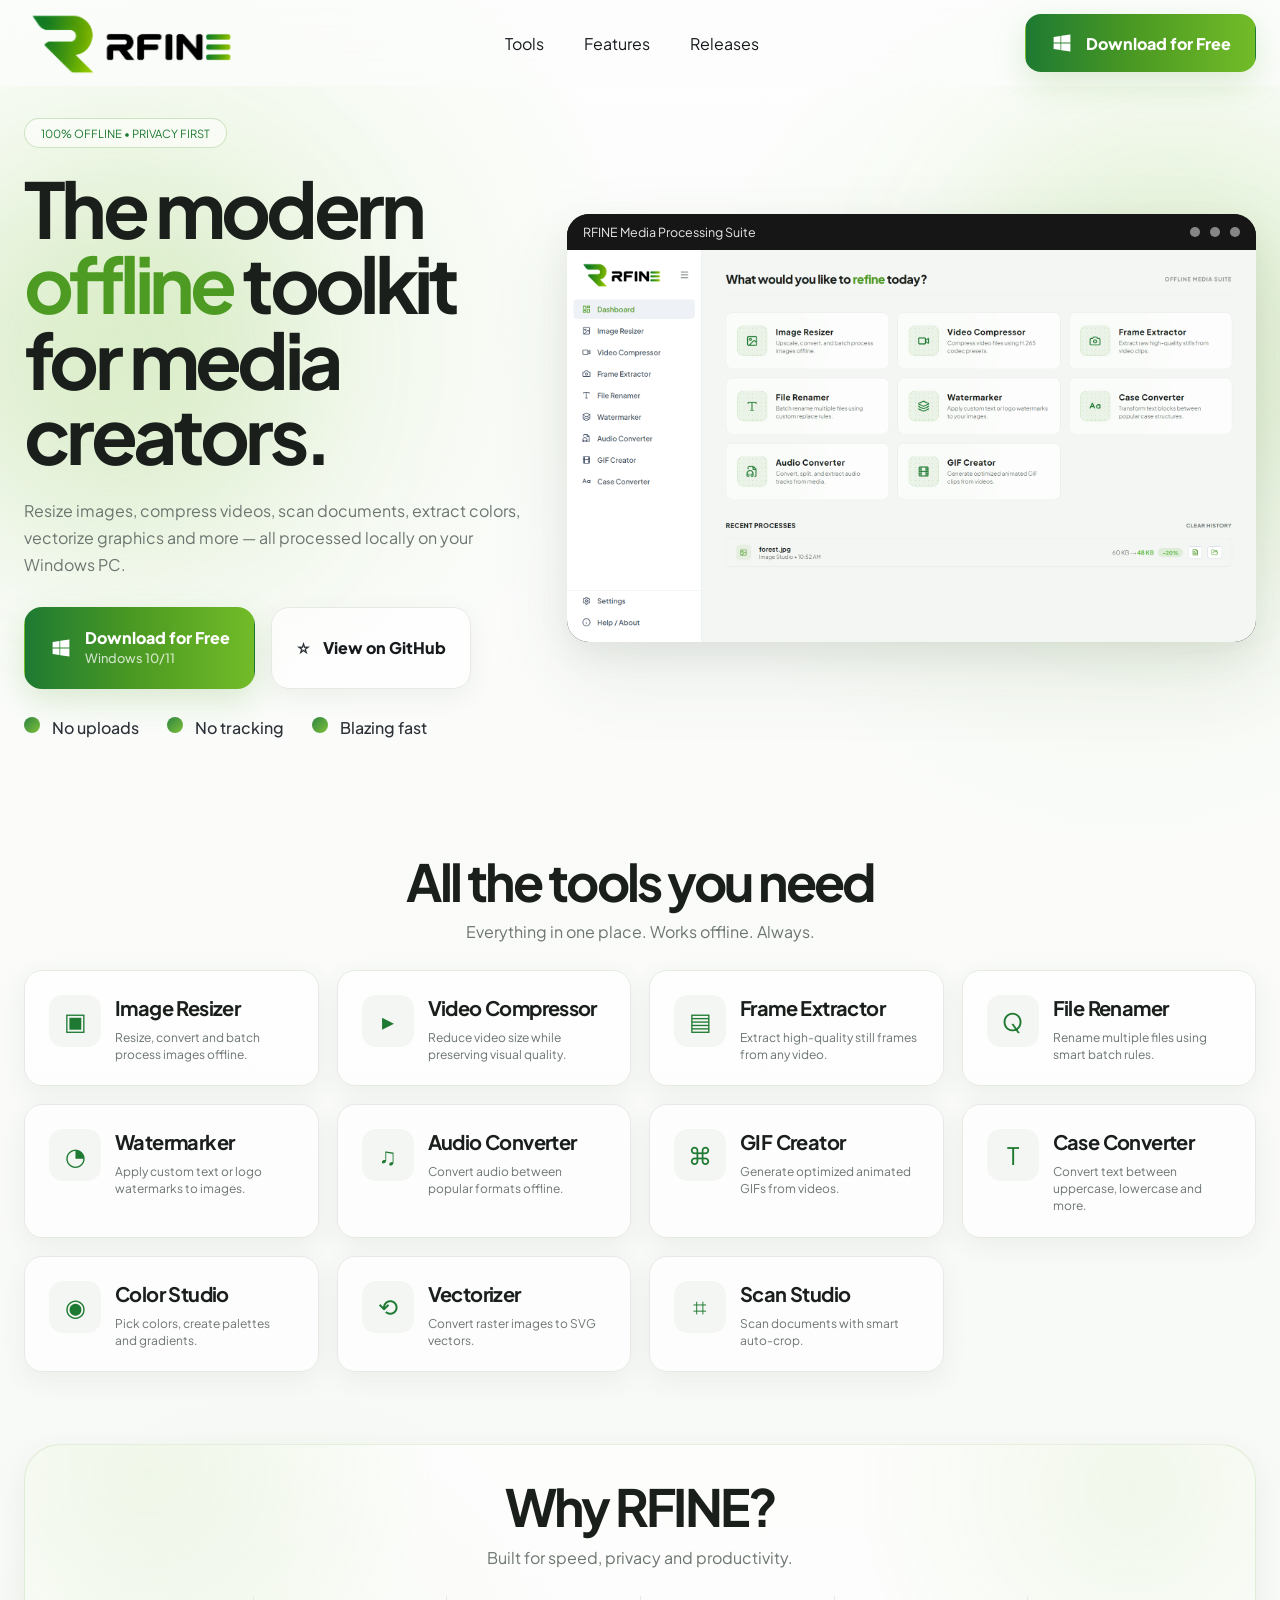
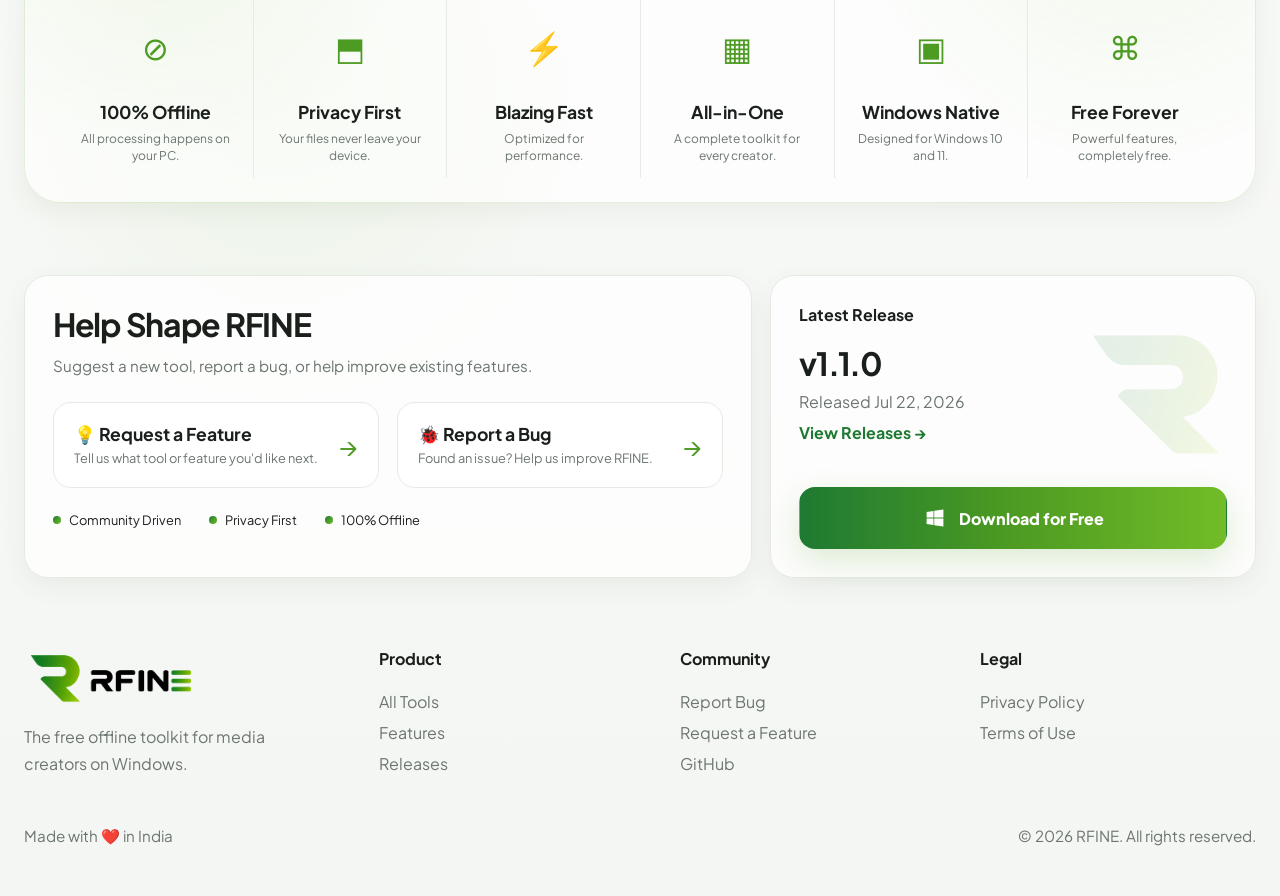
==== index.html @ 646aaa63 "Update index.html" ====
<!DOCTYPE html>
<html lang="en">
<head>
  <meta charset="UTF-8">
  <meta name="viewport" content="width=device-width, initial-scale=1.0">
  <title>RFINE | The free offline toolkit for media creators</title>
  <meta
    name="description"
    content="RFINE is a freen offline toolkit for Windows creators. Resize images, compress videos, scan documents, extract colors, vectorize graphics, and more."
  >
  <meta name="theme-color" content="#f4f6f3">
  <link rel="icon" type="image/png" sizes="32x32" href="./assets/favicon.png">
  <link rel="preconnect" href="https://fonts.googleapis.com">
  <link rel="preconnect" href="https://fonts.gstatic.com" crossorigin>
  <link href="https://fonts.googleapis.com/css2?family=Plus+Jakarta+Sans:wght@400;500;600;700;800&display=swap" rel="stylesheet">
  <link rel="stylesheet" href="./styles.css">
</head>
<body>
  <div class="page-shell">
    <header class="site-header">
      <div class="container header-inner">
        <a class="brand" href="#hero" aria-label="RFINE home">
          <img src="./assets/brand/rfine-green-light.png" alt="RFINE logo">
        </a>

        <nav class="main-nav" aria-label="Primary">
          <a href="#tools">Tools</a>
          <a href="#features">Features</a>
          <a href="https://github.com/7blackstar/RFINE/issues/new?template=feature_request.yml" target="_blank" rel="noreferrer">Releases</a>
        </nav>

        <a class="button button-primary button-header" id="header-download" href="https://github.com/7blackstar/RFINE/releases/latest/download/RFINE_Setup.exe">
          <img class="button-svg-icon" src="./assets/icons/windows.svg" alt="">
          <span>Download for Free</span>
        </a>
      </div>
    </header>

    <main>
      <section class="hero-section" id="hero">
        <div class="hero-ambient hero-ambient-left"></div>
        <div class="hero-ambient hero-ambient-right"></div>

        <div class="container hero-grid">
          <div class="hero-copy">
            <p class="hero-badge">100% offline • privacy first</p>
            <h1>
              The modern
              <span>offline</span>
              toolkit
              <br>
              for media creators.
            </h1>
            <p class="hero-description">
              Resize images, compress videos, scan documents, extract colors, vectorize
              graphics and more — all processed locally on your Windows PC.
            </p>

            <div class="hero-actions">
              <a class="button button-primary button-large" id="hero-download" href="https://github.com/7blackstar/RFINE/releases/latest/download/RFINE_Setup.exe">
                <img class="button-svg-icon" src="./assets/icons/windows.svg" alt="">
                <span>
                  Download for Free
                  <small>Windows 10/11</small>
                </span>
              </a>

              <a class="button button-secondary button-large" href="https://github.com/7blackstar/RFINE" target="_blank" rel="noreferrer">
                <span class="button-icon button-icon-outline">☆</span>
                <span>View on GitHub</span>
              </a>
            </div>

            <div class="hero-points">
              <p>No uploads</p>
              <p>No tracking</p>
              <p>Blazing fast</p>
            </div>
          </div>

          <div class="hero-preview">
            <div class="app-window">
              <div class="window-bar">
                <span>RFINE Media Processing Suite</span>
                <div class="window-controls">
                  <i></i>
                  <i></i>
                  <i></i>
                </div>
              </div>
              <div class="window-body">
                <img id="hero-showcase-image" src="./assets/screenshots/dashboard.webp" alt="RFINE dashboard preview">
              </div>
            </div>
          </div>
        </div>
      </section>

      <section class="tools-section section" id="tools">
        <div class="container">
          <div class="section-title center">
            <h2>All the tools you need</h2>
            <p>Everything in one place. Works offline. Always.</p>
          </div>

          <div class="tool-grid" id="tool-grid"></div>

        </div>
      </section>

      <section class="why-section section" id="features">
        <div class="container">
          <div class="why-panel">
            <div class="section-title center compact">
              <h2>Why RFINE?</h2>
              <p>Built for speed, privacy and productivity.</p>
            </div>

            <div class="why-grid" id="why-grid"></div>
          </div>
        </div>
      </section>

      <section class="showcase-section section">
        <div class="container showcase-grid">
          <article class="showcase-panel">

            <div class="showcase-heading">
                <h3>Help Shape RFINE</h3>
                <p>
                    Suggest a new tool, report a bug, or help improve existing features.
                </p>
            </div>
        
            <div class="community-actions">
        
                <a class="community-card"
                   href="https://github.com/7blackstar/RFINE/issues/new?template=feature_request.yml"
                   target="_blank">
        
                    <div>
                        <h4>💡 Request a Feature</h4>
                        <p>Tell us what tool or feature you'd like next.</p>
                    </div>
        
                    <span>→</span>
        
                </a>
        
                <a class="community-card"
                   href="https://github.com/7blackstar/RFINE/issues/new?template=bug_report.yml"
                   target="_blank">
        
                    <div>
                        <h4>🐞 Report a Bug</h4>
                        <p>Found an issue? Help us improve RFINE.</p>
                    </div>
        
                    <span>→</span>
        
                </a>
        
            </div>
            <div class="community-footer">
                <span><i></i>Community Driven</span>
                <span><i></i>Privacy First</span>
                <span><i></i>100% Offline</span>
            </div>
          </article>

          <article class="release-panel" id="release">
            <div class="release-header">
              <div>
                <p class="release-label">Latest Release</p>
              </div>
            </div>

            <h3 id="release-version">v1.1.0</h3>
            <p class="release-meta" id="release-date">Released Jul 22, 2026</p>
            <a class="release-link" id="release-link" href="https://github.com/7blackstar/RFINE/releases" target="_blank" rel="noreferrer">View Releases →</a>

            <ul class="release-list" id="release-list"></ul>

            <a class="button button-primary button-full" id="download-button" href="https://github.com/7blackstar/RFINE/releases/latest/download/RFINE_Setup.exe">
              <img class="button-svg-icon" src="./assets/icons/windows.svg" alt="">
              <span>Download for Free</span>
            </a>

            <img class="release-watermark" src="./assets/brand/rfine-green-icon.png" alt="">
          </article>
        </div>
      </section>
    </main>

    <footer class="site-footer">
      <div class="container footer-grid">
        <div class="footer-branding">
          <img src="./assets/brand/rfine-green-light.png" alt="RFINE logo">
          <p>The free offline toolkit for media creators on Windows.</p>
        </div>

        <div class="footer-column">
          <h4>Product</h4>
          <a href="#tools">All Tools</a>
          <a href="#features">Features</a>
          <a href="https://github.com/7blackstar/RFINE/releases">Releases</a>
        </div>

        <div class="footer-column">
          <h4>Community</h4>
          <a href="#">Report Bug</a>
          <a href="#">Request a Feature</a>
          <a href="https://github.com/7blackstar/RFINE/issues/new?template=bug_report.yml" target="_blank" rel="noreferrer">GitHub</a>
        </div>

        <div class="footer-column">
          <h4>Legal</h4>
          <a href="#">Privacy Policy</a>
          <a href="#">Terms of Use</a>
        </div>
      </div>

      <div class="container footer-bottom">
        <p>Made with ❤️ in India</p>
        <p>© 2026 RFINE. All rights reserved.</p>
      </div>
    </footer>
  </div>

  <script src="./app.js" type="module"></script>
</body>
</html>
---- styles.css ----
:root {
  --primary-1: #1e7a32;
  --primary-2: #4d9b22;
  --primary-3: #72bc28;
  --neutral-900: #0f1115;
  --neutral-800: #171a1d;
  --neutral-600: #2b3137;
  --neutral-300: #a5afb8;
  --neutral-100: #f4f6f3;
  --surface: #fcfdfc;
  --surface-soft: #f8faf7;
  --border: #e5eae4;
  --text: #1a1f1c;
  --text-soft: #6c7570;
  --success: #5abf3a;
  --warning: #f3b63f;
  --error: #e75a4d;
  --info: #3d8bff;
  --container: 1360px;
  --shadow-lg: 0 30px 90px rgba(70, 90, 62, 0.12);
  --shadow-md: 0 20px 60px rgba(70, 90, 62, 0.08);
  --shadow-sm: 0 8px 24px rgba(70, 90, 62, 0.07);
  --radius-xl: 36px;
  --radius-lg: 24px;
  --radius-md: 18px;
  --radius-sm: 14px;
  --font-body: "Plus Jakarta Sans", "Segoe UI", sans-serif;
}

*,
*::before,
*::after {
  box-sizing: border-box;
}

html {
  scroll-behavior: smooth;
}

body {
  margin: 0;
  font-family: var(--font-body);
  color: var(--text);
  background:
    radial-gradient(circle at 15% 12%, rgba(114, 188, 40, 0.11), transparent 18%),
    radial-gradient(circle at 88% 16%, rgba(114, 188, 40, 0.09), transparent 19%),
    radial-gradient(circle at 22% 68%, rgba(114, 188, 40, 0.08), transparent 16%),
    linear-gradient(180deg, #fdfefd 0%, #f4f6f3 100%);
}

img {
  display: block;
  max-width: 100%;
}

a {
  color: inherit;
  text-decoration: none;
}

button,
input,
textarea,
select {
  font: inherit;
}

.container {
  width: min(calc(100% - 48px), var(--container));
  margin: 0 auto;
}

.page-shell {
  overflow: clip;
}

.site-header {
  position: sticky;
  top: 0;
  z-index: 30;
  background: rgba(252, 253, 252, 0.78);
  backdrop-filter: blur(18px);
}

.header-inner {
  min-height: 86px;
  display: flex;
  align-items: center;
  justify-content: space-between;
  gap: 24px;
}

.brand img {
  width: 215px;
}

.main-nav {
  display: flex;
  align-items: center;
  gap: 40px;
  font-size: 1rem;
  color: var(--neutral-800);
}

.button {
  display: inline-flex;
  align-items: center;
  justify-content: center;
  gap: 12px;
  border-radius: 18px;
  border: 1px solid transparent;
  transition: transform 180ms ease, box-shadow 180ms ease, background-color 180ms ease;
  font-weight: 800;
}

.button:hover,
.button:focus-visible {
  transform: translateY(-1px);
}

.button-primary {
  background: linear-gradient(90deg, var(--primary-1), var(--primary-2), var(--primary-3));
  color: #fff;
  box-shadow: 0 12px 32px rgba(77, 155, 34, 0.18);
}

.button-secondary {
  background: rgba(255, 255, 255, 0.72);
  border-color: var(--border);
  color: var(--neutral-800);
  box-shadow: var(--shadow-sm);
}

.button-header {
  min-height: 58px;
  padding: 0 24px;
  border-radius: 16px;
}

.button-large {
  min-height: 82px;
  padding: 0 24px;
}

.button-large span:last-child {
  display: flex;
  flex-direction: column;
  align-items: flex-start;
  line-height: 1.2;
}

.button-large small {
  margin-top: 4px;
  font-size: 0.8rem;
  font-weight: 500;
  opacity: 0.75;
}

.button-full {
  width: 100%;
  min-height: 62px;
  border-radius: 16px;
}

.button-icon {
  font-size: 1rem;
  line-height: 1;
}

.button-svg-icon {
  width: 24px;
  height: 24px;
  display: block;
  filter: brightness(0) invert(1);
  flex: 0 0 auto;
}

.button-icon-outline {
  color: var(--neutral-600);
}

.hero-section {
  position: relative;
  padding: 32px 0 80px;
}

.hero-ambient {
  position: absolute;
  border-radius: 999px;
  filter: blur(80px);
  pointer-events: none;
  z-index: -1;
}

.hero-ambient-left {
  width: 360px;
  height: 360px;
  left: -70px;
  top: 90px;
  background: rgba(114, 188, 40, 0.16);
}

.hero-ambient-right {
  width: 420px;
  height: 420px;
  right: -110px;
  top: 34px;
  background: rgba(114, 188, 40, 0.12);
}

.hero-grid {
  display: grid;
  grid-template-columns: minmax(0, 0.85fr) minmax(0, 1.15fr);
  gap: 34px;
  align-items: center;
}

.hero-copy {
  padding-top: 0px;
}

.hero-badge {
  display: inline-flex;
  align-items: center;
  min-height: 30px;
  padding: 0 16px;
  margin: 0 0 22px;
  border-radius: 999px;
  border: 1px solid rgba(77, 155, 34, 0.25);
  background: rgba(255, 255, 255, 0.56);
  color: var(--primary-1);
  font-size: 0.7rem;
  text-transform: uppercase;
}

.hero-copy h1 {
  margin: 0;
  font-size: clamp(3.3rem, 6vw, 6.2rem);
  line-height: 0.98;
  letter-spacing: -0.06em;
}

.hero-copy h1 span {
  color: var(--primary-2);
}

.hero-description {
  max-width: 620px;
  margin: 26px 0 0;
  color: var(--text-soft);
  font-size: 1rem;
  line-height: 1.7;
}

.hero-actions {
  display: flex;
  flex-wrap: wrap;
  gap: 16px;
  margin-top: 28px;
}

.hero-points {
  display: flex;
  flex-wrap: wrap;
  gap: 28px;
  margin-top: 28px;
  color: var(--neutral-600);
  font-weight: 500;
}

.hero-points p {
  margin: 0;
  position: relative;
  padding-left: 28px;
}

.hero-points p::before {
  content: "";
  position: absolute;
  left: 0;
  top: 0px;
  width: 16px;
  height: 16px;
  border-radius: 999px;
  background: linear-gradient(135deg, var(--primary-1), var(--primary-3));
  opacity: 0.92;
}

.app-window {
  border-radius: 22px;
  overflow: hidden;
  background: #10130f;
  box-shadow:
  0 30px 80px rgba(70,90,62,.10),
  0 12px 30px rgba(70,90,62,.08);
  border:none;
}

.window-bar {
  min-height: 36px;
  padding: 0 16px;
  display: flex;
  align-items: center;
  justify-content: space-between;
  color: rgba(255, 255, 255, 0.9);
  background: #161616;
  font-size: 0.78rem;
}

.window-controls {
  display: flex;
  gap: 10px;
}

.window-controls i {
  display: block;
  width: 10px;
  height: 10px;
  border-radius: 999px;
  background: rgba(255, 255, 255, 0.48);
}

.window-body {
  background: #fff;
}

.window-body img {
  width: 100%;
}

#hero-showcase-image {
  display: block;
}

.section {
  padding: 36px 0;
}

.section-title h2 {
  margin: 0;
  font-size: clamp(2.4rem, 4vw, 3.6rem);
  line-height: 1.08;
  letter-spacing: -0.05em;
}

.section-title p {
  margin: 12px 0 0;
  color: var(--text-soft);
  font-size: 1rem;
}

.section-title.center {
  text-align: center;
}

.section-title.compact {
  margin-bottom: 28px;
}

.tool-filters {
  display: flex;
  flex-wrap: wrap;
  justify-content: center;
  gap: 12px;
  margin-top: 28px;
}

.filter-chip {
  min-height: 42px;
  padding: 0 18px;
  border-radius: 999px;
  border: 1px solid var(--border);
  background: rgba(255, 255, 255, 0.72);
  color: var(--neutral-600);
}

.filter-chip.active {
  background: linear-gradient(90deg, var(--primary-1), var(--primary-2), var(--primary-3));
  color: #fff;
  border-color: transparent;
}

.tool-grid {
  display: grid;
  grid-template-columns: repeat(4, minmax(0, 1fr));
  gap: 18px;
  margin-top: 28px;
}

.tool-card {
  padding: 24px 24px 22px;
  border-radius: var(--radius-md);
  border: 1px solid var(--border);
  background: rgba(255, 255, 255, 0.74);
  box-shadow: var(--shadow-sm);
}

.tool-card-top {
  display: flex;
  align-items: flex-start;
  gap: 14px;
}

.tool-icon {
    width: 52px;
    height: 52px;
    flex: 0 0 52px;
    background: rgba(244, 246, 243, 0.98);
    display: flex;
    font-size: 1.5rem;
    align-items: center;
    justify-content: center;
    border-radius: 14px;
}

.tool-card h3 {
  margin: 0;
  font-size: 1.25rem;
  letter-spacing: -0.03em;
}

.tool-card p {
  margin: 10px 0 0;
  color: var(--text-soft);
  line-height: 1.4;
  font-size: 12px;
}

.tool-card[data-accent="green"] .tool-icon { color: var(--primary-1); }
.tool-card[data-accent="amber"] .tool-icon { color: #f59e0b; }
.tool-card[data-accent="rainbow"] .tool-icon { color: #d946ef; }
.tool-card[data-accent="blue"] .tool-icon { color: var(--info); }
.tool-card[data-accent="purple"] .tool-icon { color: #7c3aed; }
.tool-card[data-accent="red"] .tool-icon { color: #ef4444; }
.tool-card[data-accent="lime"] .tool-icon { color: #65a30d; }

.section-cta {
  display: flex;
  justify-content: center;
  margin-top: 22px;
}

.section-button {
  min-height: 54px;
  padding: 0 24px;
}

.why-panel {
  padding: 34px 34px 24px;
  border-radius: var(--radius-xl);
  border: 1px solid rgba(77, 155, 34, 0.14);
  background:
    radial-gradient(circle at 10% 8%, rgba(114, 188, 40, 0.09), transparent 25%),
    radial-gradient(circle at 90% 12%, rgba(114, 188, 40, 0.08), transparent 24%),
    rgba(255, 255, 255, 0.64);
  box-shadow: var(--shadow-sm);
}

.why-grid {
  display: grid;
  grid-template-columns: repeat(6, minmax(0, 1fr));
}

.why-item {
  padding: 14px 18px;
  text-align: center;
}

.why-item + .why-item {
  border-left: 1px solid rgba(229, 234, 228, 0.95);
}

.why-icon {
  width: 75px;
  height: 75px;
  margin: 0 auto 16px;
  display: grid;
  place-items: center;
  color: var(--primary-2);
  font-size: 2rem;
}

.why-item h3 {
  margin: 0;
  font-size: 1.1rem;
}

.why-item p {
  margin: 8px 0 0;
  color: var(--text-soft);
  font-size:12px;
  line-height: 1.4;
}

.showcase-grid {
  display: grid;
  grid-template-columns: minmax(0, 1.2fr) minmax(360px, 0.8fr);
  gap: 18px;
}

.showcase-panel,
.release-panel {
  position: relative;
  padding: 28px;
  border-radius: var(--radius-lg);
  border: 1px solid var(--border);
  background: rgba(255, 255, 255, 0.78);
  box-shadow: var(--shadow-sm);
}

.showcase-heading h3,
.release-panel h3 {
  margin: 0;
  font-size: 2rem;
  letter-spacing: -0.04em;
}

.showcase-heading p {
  margin: 10px 0 0;
  color: var(--text-soft);
  max-width: 520px;
  font-size:0.95rem;
  line-height:1.55;
}

.shot-strip {
  display: grid;
  grid-template-columns: repeat(4, minmax(0, 1fr));
  gap: 14px;
  margin-top: 28px;
}

.shot-card {
  text-align: center;
}

.shot-frame {
  border-radius: 16px;
  overflow: hidden;
  border: 1px solid var(--border);
  background: #0f1115;
  box-shadow: 0 16px 36px rgba(15, 17, 21, 0.16);
}

.shot-frame img {
  width: 100%;
  aspect-ratio: 1.18 / 1;
  object-fit: cover;
}

.shot-card p {
  margin: 12px 0 0;
  font-size: 0.96rem;
  color: var(--neutral-600);
}

.release-header {
  display: flex;
  justify-content: space-between;
  align-items: center;
}

.release-label {
  margin: 0;
  font-weight: 700;
}

.release-badge {
  display: inline-flex;
  align-items: center;
  min-height: 30px;
  padding: 0 10px;
  border-radius: 999px;
  background: rgba(90, 191, 58, 0.14);
  color: var(--primary-1);
  font-size: 0.84rem;
  font-weight: 700;
}

.release-panel h3 {
  margin-top: 18px;
}

.release-meta {
  margin: 8px 0 0;
  color: var(--text-soft);
}

.release-link {
  display: inline-flex;
  margin-top: 10px;
  color: var(--primary-1);
  font-weight: 700;
}

.release-list {
  list-style: none;
  padding: 0;
  margin: 22px 0;
  display: grid;
  gap: 10px;
  color: var(--neutral-600);
}

.release-list li::before {
  content: "◌";
  margin-right: 10px;
  color: var(--primary-2);
}

.release-watermark {
  position: absolute;
  right: 24px;
  bottom: 110px;
  width: 150px;
  opacity: 0.1;
  pointer-events: none;
}

.site-footer {
  padding: 22px 0 34px;
}

.footer-grid {
  display: grid;
  grid-template-columns: 1.2fr repeat(3, minmax(0, 1fr));
  gap: 24px;
  align-items: start;
  padding-top: 12px;
}

.footer-branding img {
  width: 174px;
}

.footer-branding p {
  max-width: 280px;
  color: var(--text-soft);
  line-height: 1.7;
}

.footer-column h4 {
  margin: 0 0 12px;
  font-size: 1rem;
}

.footer-column {
  display: grid;
  gap: 10px;
}

.footer-column a {
  color: var(--text-soft);
}

.footer-bottom {
  display: flex;
  justify-content: space-between;
  gap: 16px;
  padding-top: 18px;
  color: var(--text-soft);
  font-size: 0.95rem;
}

.changelog-page {
  min-height: 100vh;
  background:
    radial-gradient(circle at 50% 15%, rgba(114, 188, 40, 0.16), transparent 22%),
    linear-gradient(180deg, #fbfcf8 0%, #eef7cf 100%);
}

.changelog-hero {
  padding: 48px 0 34px;
}

.changelog-hero-inner {
  text-align: center;
}

.changelog-hero h1 {
  margin: 0;
  color: var(--primary-2);
  font-size: clamp(2.4rem, 4vw, 3.6rem);
  line-height: 1.08;
  letter-spacing: -0.05em;
}

.changelog-hero p {
  margin: 22px auto 0;
  max-width: 900px;
  color: var(--text-soft);
  font-size: 1rem;
  line-height: 1.4;
}

.changelog-section {
  padding: 28px 0 72px;
}

.changelog-stack {
  display: grid;
  gap: 34px;
  max-width: 980px;
}

.changelog-entry {
  padding: 18px;
  border-radius: 36px;
  background: rgba(255, 255, 255, 0.76);
  border: 1px solid rgba(255, 255, 255, 0.82);
  box-shadow: 0 22px 60px rgba(114, 188, 40, 0.16);
}

.changelog-entry-title {
  display: flex;
  align-items: center;
  min-height: 110px;
  padding: 0 34px;
  border-radius: 30px;
  background: #e6eaf0;
}

.changelog-entry-title h2 {
  margin: 0;
  color: var(--primary-2);
  font-size: clamp(2rem, 5vw, 3.5rem);
  letter-spacing: -0.05em;
}

.changelog-entry-body {
  padding: 34px 36px 24px;
}

.changelog-entry-body h3 {
  margin: 0 0 16px;
  font-size: 1.6rem;
  font-weight: 500;
  color: var(--neutral-800);
}

.changelog-entry-body ul {
  margin: 0 0 28px;
  padding-left: 28px;
}

.changelog-entry-body li {
  color: var(--neutral-800);
  font-size: 1.18rem;
  line-height: 1.6;
  margin-bottom: 10px;
}

@media (max-width: 1240px) {
  .hero-grid,
  .showcase-grid,
  .footer-grid {
    grid-template-columns: 1fr;
  }

  .why-grid {
    grid-template-columns: repeat(3, minmax(0, 1fr));
    gap: 14px;
  }

  .why-item + .why-item {
    border-left: 0;
  }
}

@media (max-width: 980px) {
  .main-nav,
  .button-header {
    display: none;
  }

  .tool-grid,
  .shot-strip {
    grid-template-columns: repeat(2, minmax(0, 1fr));
  }

  .hero-copy h1 {
    font-size: 4.5rem;
  }
}

@media (max-width: 720px) {
  .container {
    width: min(calc(100% - 28px), var(--container));
  }

  .hero-actions,
  .hero-points,
  .tool-filters {
    flex-direction: column;
    align-items: stretch;
  }

  .tool-grid,
  .shot-strip,
  .why-grid {
    grid-template-columns: 1fr;
  }

  .hero-copy h1 {
    font-size: 3.4rem;
  }

  .hero-description {
    font-size: 1.08rem;
  }

  .changelog-entry-title {
    min-height: 88px;
    padding: 0 24px;
  }

  .changelog-entry-body {
    padding: 24px 20px 18px;
  }

  .footer-bottom {
    flex-direction: column;
  }
}

.community-actions{
    display:grid;
    grid-template-columns:1fr 1fr;
    gap:18px;
    margin-top:24px;
}

.community-card{
    display:flex;
    justify-content:space-between;
    align-items:center;
    padding:20px;
    border:1px solid var(--border);
    border-radius:18px;
    background:#fff;
    transition:.2s;
}

.community-footer{
    display:flex;
    justify-content:flex-start;
    align-items:center;
    gap:28px;
    margin-top:24px;
    flex-wrap:wrap;
    font-size: 0.80rem;
}

.community-footer i{
    width:8px;
    height:8px;
    border-radius:50%;
    background: linear-gradient(135deg, var(--primary-1), var(--primary-3));
    display:inline-block;
    flex-shrink:0;
}

.community-footer span{
    display:flex;
    align-items:center;
    gap:8px;
}

.community-card:hover{
    transform:translateY(-2px);
    box-shadow:var(--shadow-sm);
}

.community-card h4{
    margin:0 0 4px;
    font-size:1.1rem;
}

.community-card p{
    margin:0;
    font-size:0.8rem;
    line-height:1.45;
    color:var(--text-soft);
}

.community-card span{
    font-size:26px;
    color:var(--primary-2);
}

.community-points{
    display:flex;
    gap:24px;
    margin-top:28px;
    font-size:.95rem;
    color:var(--text-soft);
    flex-wrap:wrap;
}
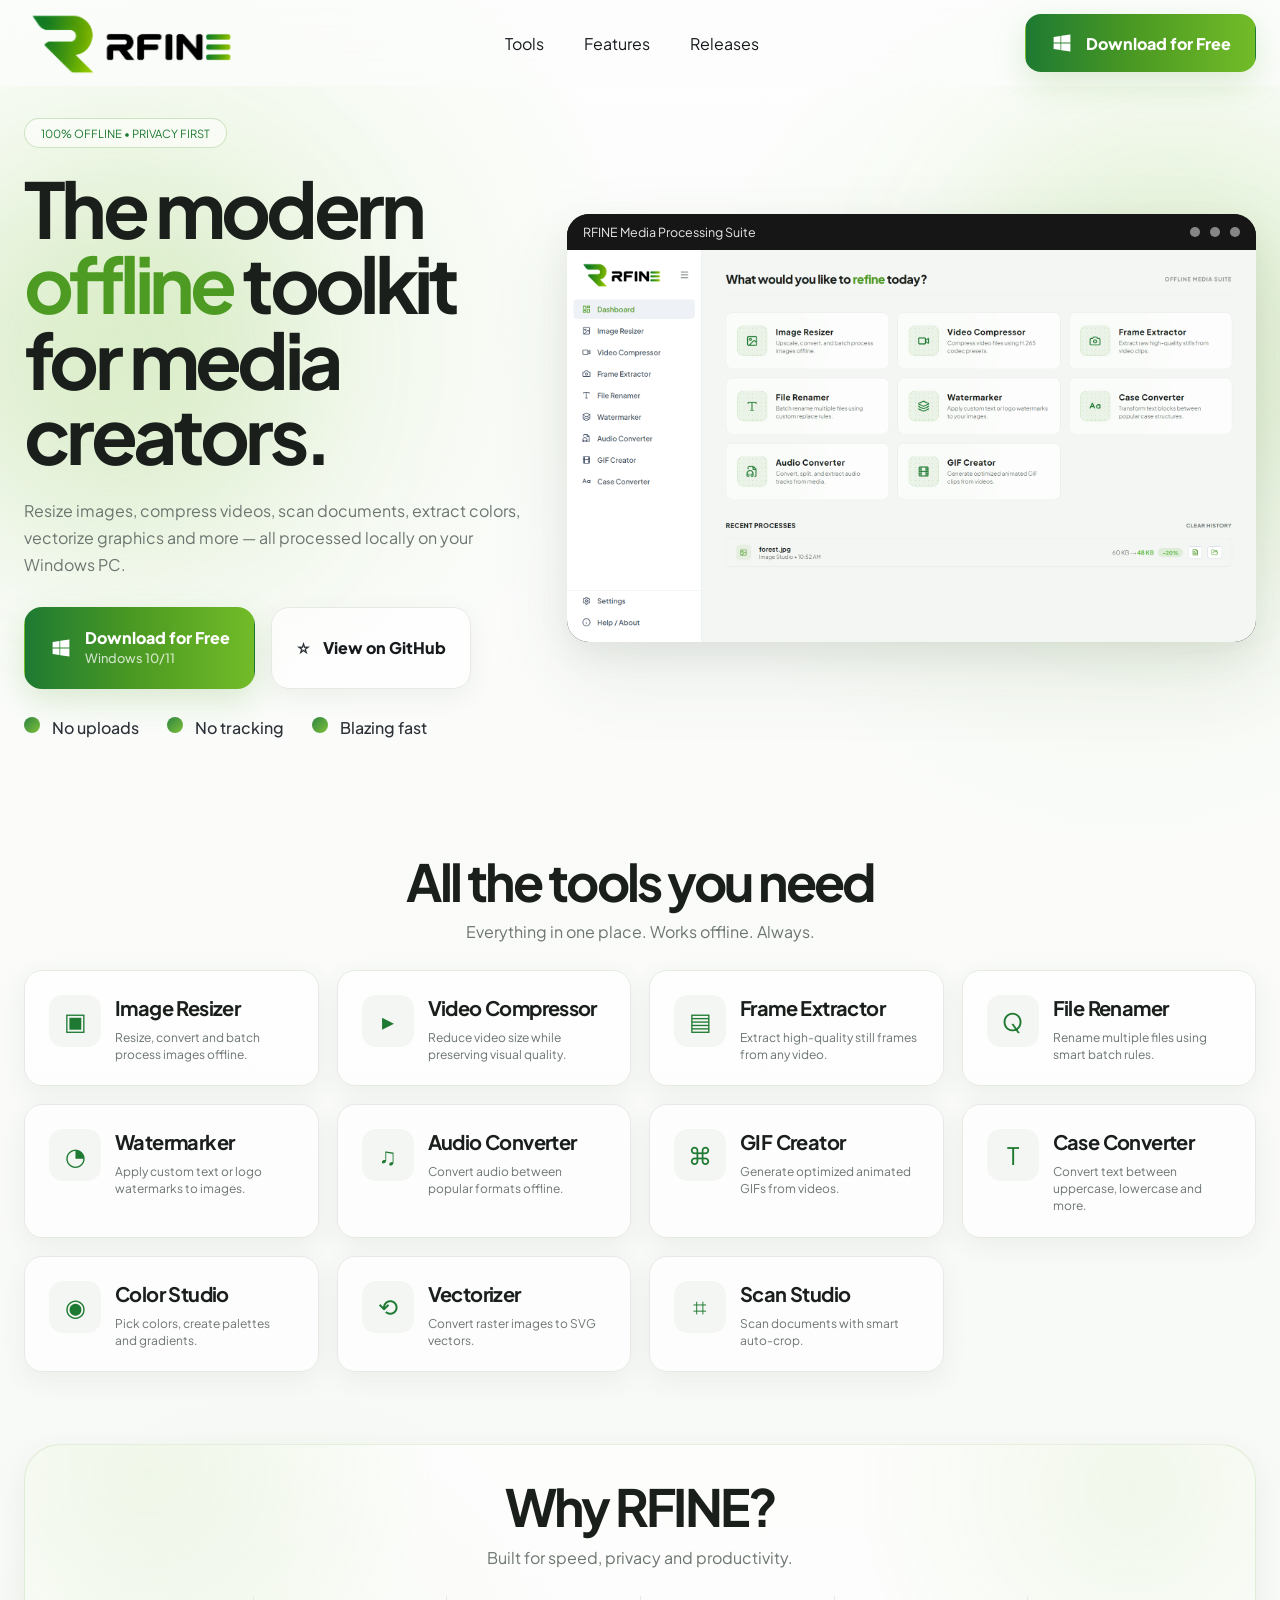
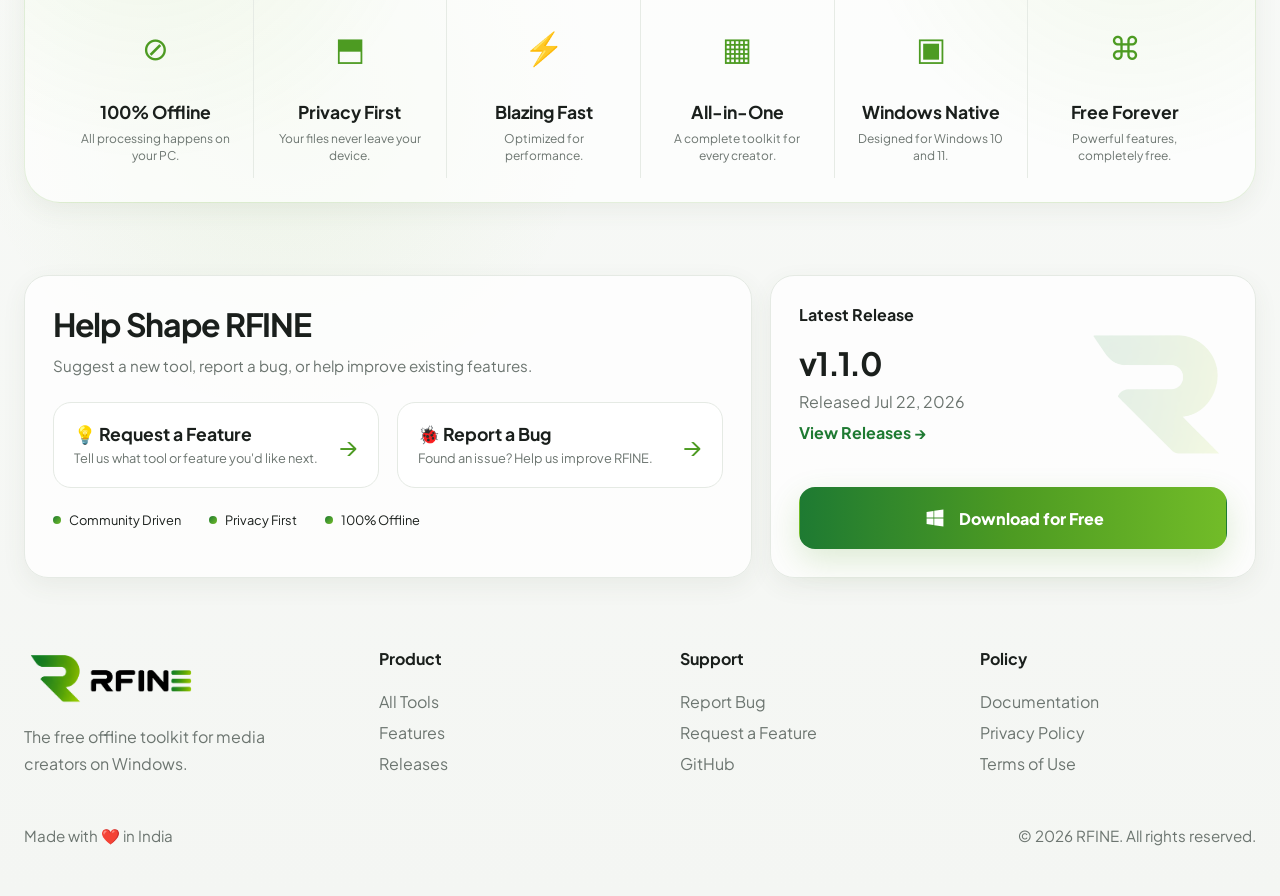
==== commit 9d380879: "Update index.html" ====
--- a/index.html
+++ b/index.html
@@ -207,14 +207,15 @@
         </div>
 
         <div class="footer-column">
-          <h4>Community</h4>
-          <a href="#">Report Bug</a>
-          <a href="#">Request a Feature</a>
+          <h4>Support</h4>
+          <a href="https://github.com/7blackstar/RFINE/issues/new?template=bug_report.yml">Report Bug</a>
+          <a href="https://github.com/7blackstar/RFINE/issues/new?template=feature_request.yml">Request a Feature</a>
           <a href="https://github.com/7blackstar/RFINE/issues/new?template=bug_report.yml" target="_blank" rel="noreferrer">GitHub</a>
         </div>
 
         <div class="footer-column">
-          <h4>Legal</h4>
+          <h4>Policy</h4>
+          <a href="https://github.com/7blackstar/RFINE/issues/new?template=bug_report.yml" target="_blank" rel="noreferrer">Documentation</a>
           <a href="#">Privacy Policy</a>
           <a href="#">Terms of Use</a>
         </div>
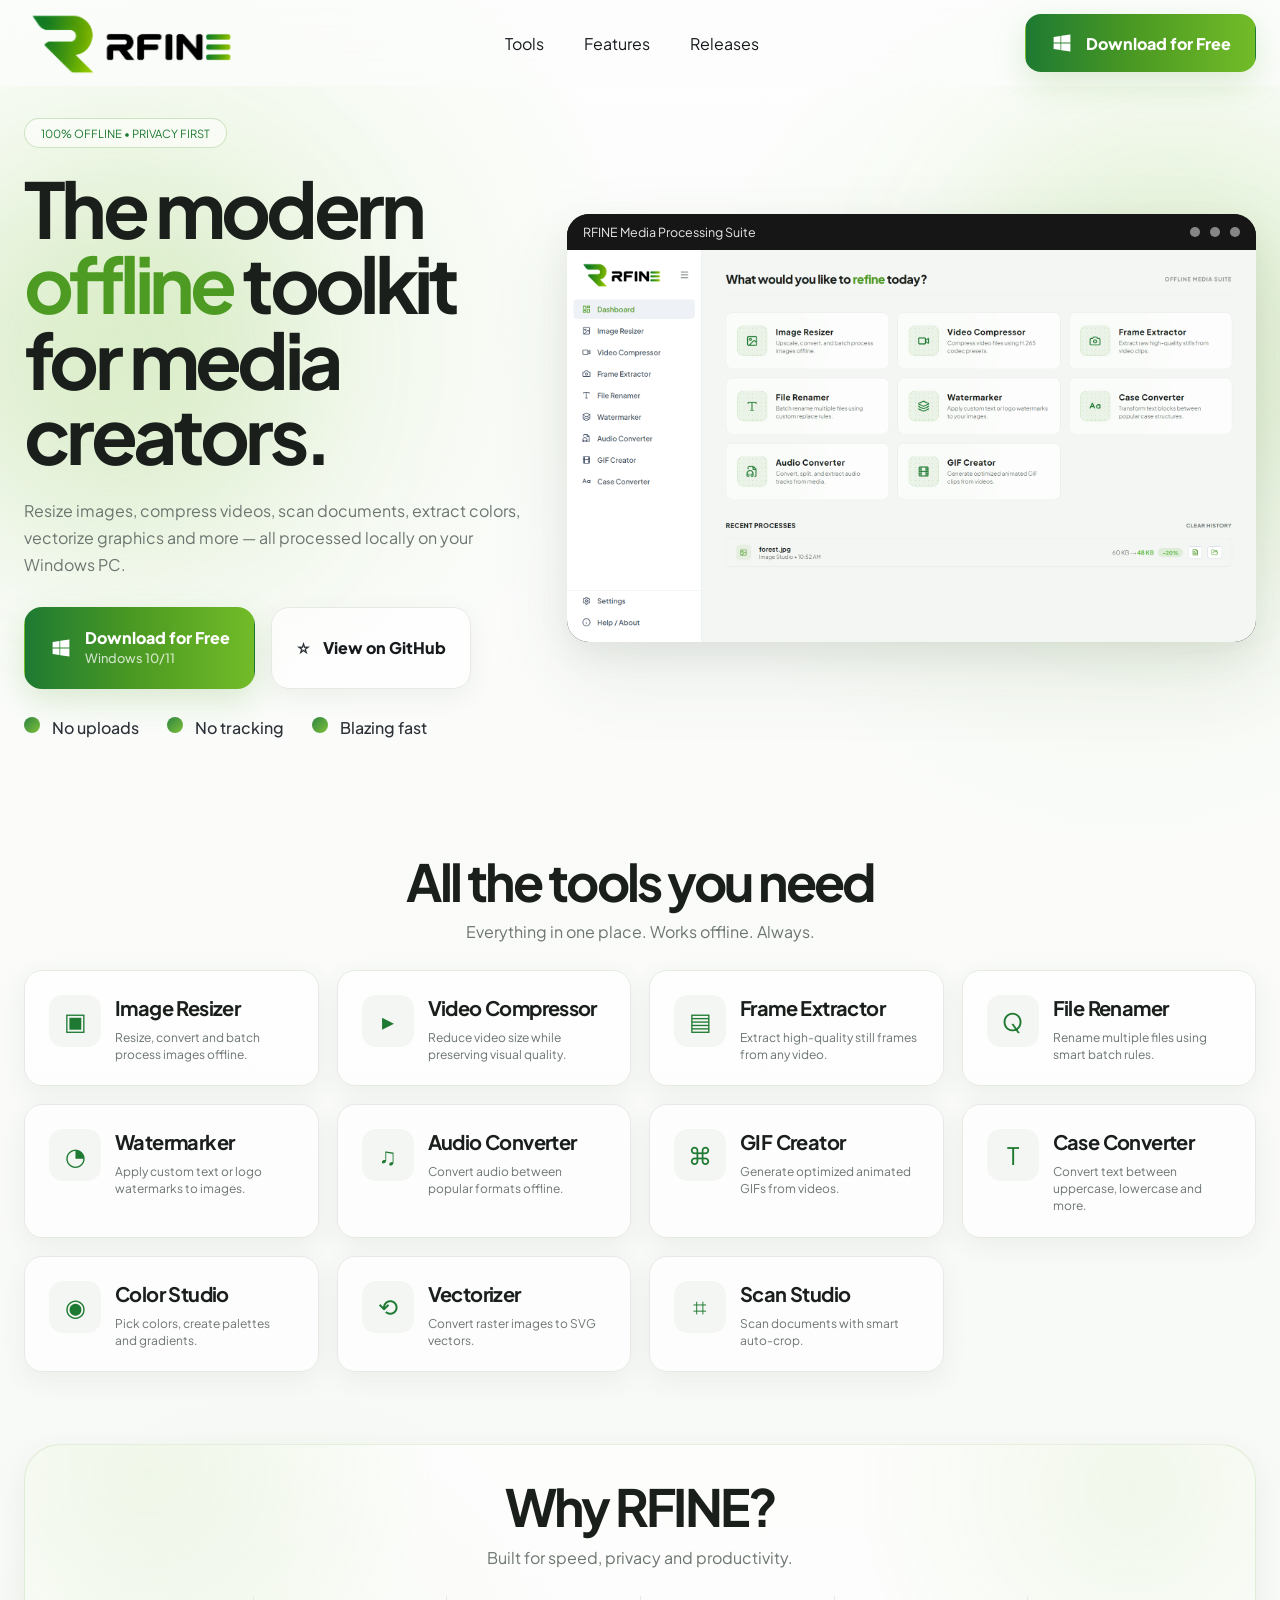
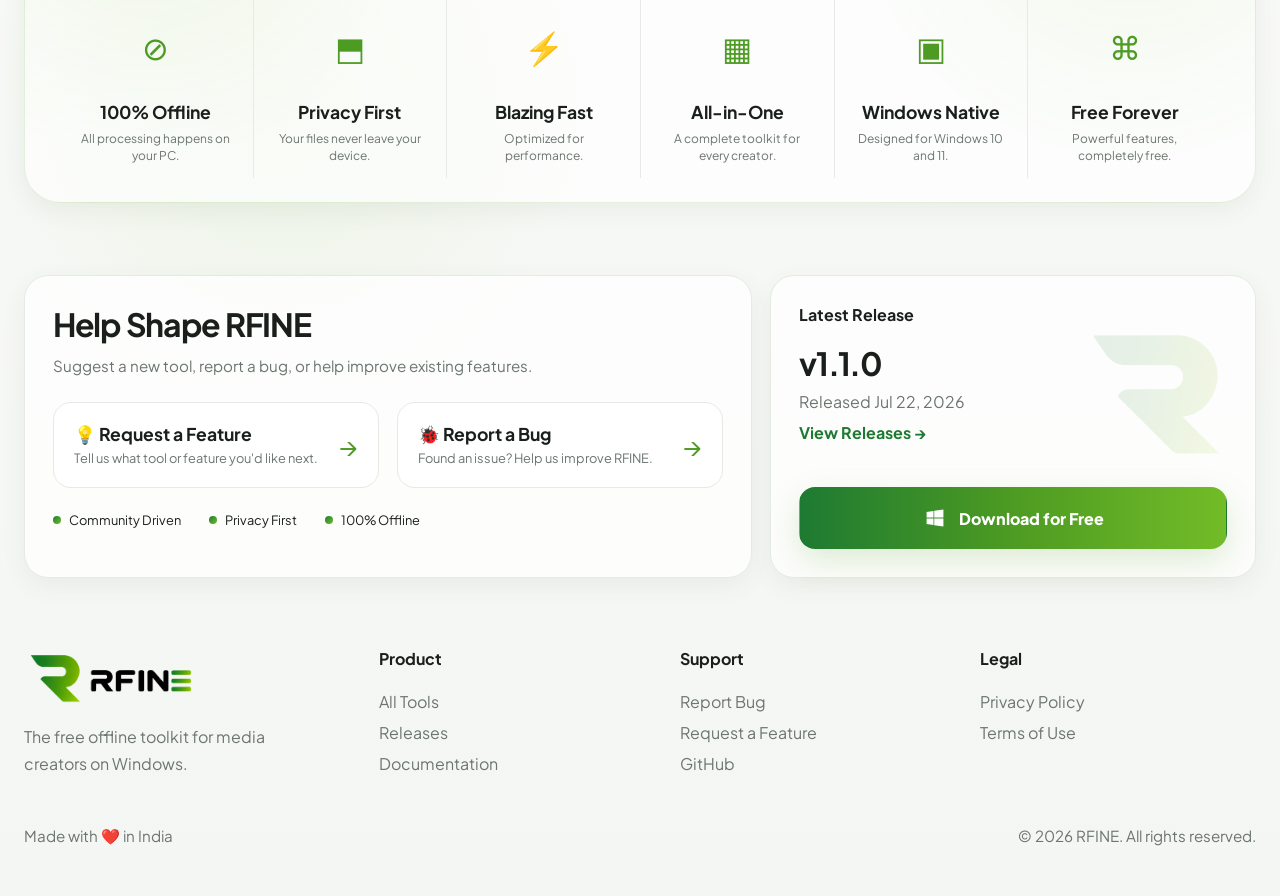
==== commit 249002b7: "Update index.html" ====
--- a/index.html
+++ b/index.html
@@ -202,8 +202,8 @@
         <div class="footer-column">
           <h4>Product</h4>
           <a href="#tools">All Tools</a>
-          <a href="#features">Features</a>
           <a href="https://github.com/7blackstar/RFINE/releases">Releases</a>
+          <a href="https://github.com/7blackstar/RFINE/issues/new?template=bug_report.yml" target="_blank" rel="noreferrer">Documentation</a>
         </div>
 
         <div class="footer-column">
@@ -214,8 +214,7 @@
         </div>
 
         <div class="footer-column">
-          <h4>Policy</h4>
-          <a href="https://github.com/7blackstar/RFINE/issues/new?template=bug_report.yml" target="_blank" rel="noreferrer">Documentation</a>
+          <h4>Legal</h4>
           <a href="#">Privacy Policy</a>
           <a href="#">Terms of Use</a>
         </div>
